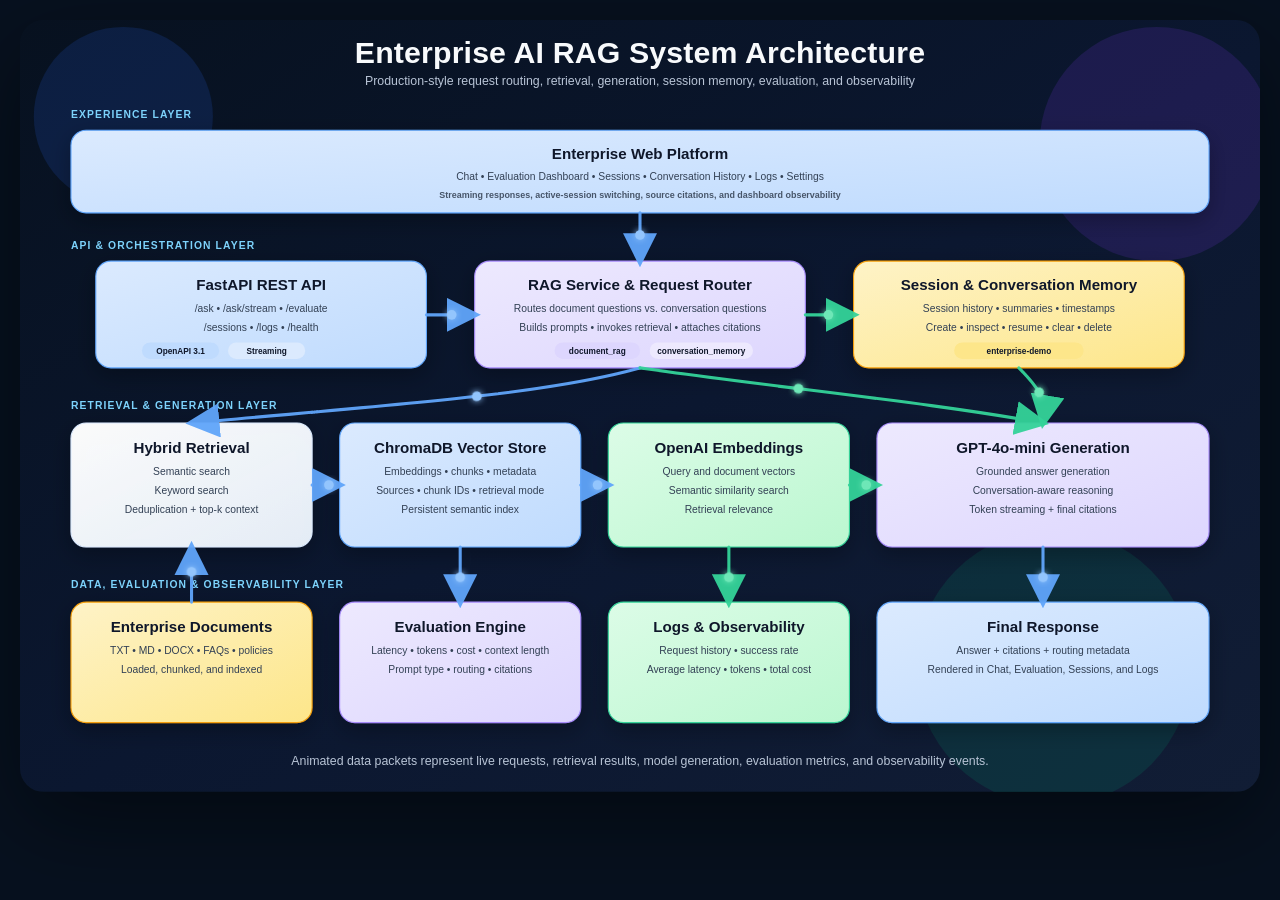
==== assets/diagrams/enterprise-rag-architecture.html @ 3f091db8 "Update README for Enterprise AI RAG System v1.9" ====
<!doctype html>
<html lang="en">
<head>
<meta charset="utf-8">
<meta name="viewport" content="width=device-width,initial-scale=1">
<title>Enterprise AI RAG Architecture</title>
<style>
  html,body{margin:0;background:#07111f;min-height:100%;}
  .stage{display:grid;place-items:center;padding:20px;}
  svg{width:min(100%,1800px);height:auto;border-radius:24px;box-shadow:0 30px 90px rgba(0,0,0,.45);}
</style>
</head>
<body>
<div class="stage">
<svg xmlns="http://www.w3.org/2000/svg" width="1800" height="1120" viewBox="0 0 1800 1120">
  <defs>
    <linearGradient id="bg" x1="0" y1="0" x2="1" y2="1">
      <stop offset="0%" stop-color="#07111f"/>
      <stop offset="52%" stop-color="#0b1730"/>
      <stop offset="100%" stop-color="#111d35"/>
    </linearGradient>

    <linearGradient id="panel" x1="0" y1="0" x2="1" y2="1">
      <stop offset="0%" stop-color="#ffffff" stop-opacity="0.98"/>
      <stop offset="100%" stop-color="#eef6ff" stop-opacity="0.95"/>
    </linearGradient>

    <linearGradient id="api" x1="0" y1="0" x2="1" y2="1">
      <stop offset="0%" stop-color="#dbeafe"/>
      <stop offset="100%" stop-color="#bfdbfe"/>
    </linearGradient>

    <linearGradient id="rag" x1="0" y1="0" x2="1" y2="1">
      <stop offset="0%" stop-color="#ede9fe"/>
      <stop offset="100%" stop-color="#ddd6fe"/>
    </linearGradient>

    <linearGradient id="memory" x1="0" y1="0" x2="1" y2="1">
      <stop offset="0%" stop-color="#fef3c7"/>
      <stop offset="100%" stop-color="#fde68a"/>
    </linearGradient>

    <linearGradient id="obs" x1="0" y1="0" x2="1" y2="1">
      <stop offset="0%" stop-color="#dcfce7"/>
      <stop offset="100%" stop-color="#bbf7d0"/>
    </linearGradient>

    <filter id="shadow" x="-30%" y="-30%" width="160%" height="160%">
      <feDropShadow dx="0" dy="10" stdDeviation="16" flood-color="#000000" flood-opacity="0.28"/>
    </filter>

    <filter id="glowBlue" x="-50%" y="-50%" width="200%" height="200%">
      <feGaussianBlur stdDeviation="5" result="blur"/>
      <feMerge>
        <feMergeNode in="blur"/>
        <feMergeNode in="SourceGraphic"/>
      </feMerge>
    </filter>

    <filter id="glowGreen" x="-50%" y="-50%" width="200%" height="200%">
      <feGaussianBlur stdDeviation="5" result="blur"/>
      <feMerge>
        <feMergeNode in="blur"/>
        <feMergeNode in="SourceGraphic"/>
      </feMerge>
    </filter>

    <marker id="arrowBlue" markerWidth="11" markerHeight="11" refX="9" refY="5.5" orient="auto">
      <path d="M0,0 L11,5.5 L0,11 z" fill="#60a5fa"/>
    </marker>

    <marker id="arrowGreen" markerWidth="11" markerHeight="11" refX="9" refY="5.5" orient="auto">
      <path d="M0,0 L11,5.5 L0,11 z" fill="#34d399"/>
    </marker>

    <style>
      .title{font:700 44px 'Segoe UI',Arial,sans-serif;fill:#f8fafc;letter-spacing:.2px}
      .subtitle{font:400 18px 'Segoe UI',Arial,sans-serif;fill:#b8c4d6}
      .layer-label{font:700 15px 'Segoe UI',Arial,sans-serif;fill:#7dd3fc;letter-spacing:1.6px}
      .card-title{font:700 22px 'Segoe UI',Arial,sans-serif;fill:#0f172a}
      .card-text{font:400 15px 'Segoe UI',Arial,sans-serif;fill:#334155}
      .small{font:600 13px 'Segoe UI',Arial,sans-serif;fill:#475569}
      .chip{font:700 12px 'Segoe UI',Arial,sans-serif;fill:#0f172a}
      .card{fill:url(#panel);stroke:#dbeafe;stroke-width:1.6;rx:22;filter:url(#shadow)}
      .card-api{fill:url(#api);stroke:#60a5fa}
      .card-rag{fill:url(#rag);stroke:#a78bfa}
      .card-memory{fill:url(#memory);stroke:#f59e0b}
      .card-obs{fill:url(#obs);stroke:#34d399}
      .flow-blue{fill:none;stroke:#60a5fa;stroke-width:4.5;stroke-linecap:round;marker-end:url(#arrowBlue);opacity:.95}
      .flow-green{fill:none;stroke:#34d399;stroke-width:4.5;stroke-linecap:round;marker-end:url(#arrowGreen);opacity:.95}
      .lane{fill:none;stroke:#334155;stroke-opacity:.35;stroke-width:1.5;stroke-dasharray:4 8}
      .packet-blue{fill:#93c5fd;filter:url(#glowBlue)}
      .packet-green{fill:#6ee7b7;filter:url(#glowGreen)}
      .pulse{animation:pulse 2.4s ease-in-out infinite}
      .shine{animation:shine 3.4s ease-in-out infinite}
      @keyframes pulse{0%,100%{opacity:1}50%{opacity:.78}}
      @keyframes shine{0%,100%{opacity:.7}50%{opacity:1}}
    </style>
  </defs>

  <rect width="1800" height="1120" fill="url(#bg)"/>

  <g opacity=".16">
    <circle cx="150" cy="140" r="130" fill="#2563eb"/>
    <circle cx="1650" cy="180" r="170" fill="#7c3aed"/>
    <circle cx="1500" cy="940" r="200" fill="#059669"/>
  </g>

  <text x="900" y="62" text-anchor="middle" class="title">Enterprise AI RAG System Architecture</text>
  <text x="900" y="95" text-anchor="middle" class="subtitle">Production-style request routing, retrieval, generation, session memory, evaluation, and observability</text>

  <text x="74" y="142" class="layer-label">EXPERIENCE LAYER</text>
  <rect x="74" y="160" width="1652" height="120" class="card card-api"/>
  <text x="900" y="202" text-anchor="middle" class="card-title">Enterprise Web Platform</text>
  <text x="900" y="232" text-anchor="middle" class="card-text">Chat • Evaluation Dashboard • Sessions • Conversation History • Logs • Settings</text>
  <text x="900" y="258" text-anchor="middle" class="small">Streaming responses, active-session switching, source citations, and dashboard observability</text>

  <text x="74" y="332" class="layer-label">API &amp; ORCHESTRATION LAYER</text>
  <rect x="110" y="350" width="480" height="155" class="card card-api"/>
  <text x="350" y="392" text-anchor="middle" class="card-title">FastAPI REST API</text>
  <text x="350" y="424" text-anchor="middle" class="card-text">/ask • /ask/stream • /evaluate</text>
  <text x="350" y="451" text-anchor="middle" class="card-text">/sessions • /logs • /health</text>
  <rect x="177" y="468" width="112" height="24" rx="12" fill="#bfdbfe"/>
  <text x="233" y="485" text-anchor="middle" class="chip">OpenAPI 3.1</text>
  <rect x="302" y="468" width="112" height="24" rx="12" fill="#dbeafe"/>
  <text x="358" y="485" text-anchor="middle" class="chip">Streaming</text>

  <rect x="660" y="350" width="480" height="155" class="card card-rag pulse"/>
  <text x="900" y="392" text-anchor="middle" class="card-title">RAG Service &amp; Request Router</text>
  <text x="900" y="424" text-anchor="middle" class="card-text">Routes document questions vs. conversation questions</text>
  <text x="900" y="451" text-anchor="middle" class="card-text">Builds prompts • invokes retrieval • attaches citations</text>
  <rect x="776" y="468" width="124" height="24" rx="12" fill="#ddd6fe"/>
  <text x="838" y="485" text-anchor="middle" class="chip">document_rag</text>
  <rect x="914" y="468" width="150" height="24" rx="12" fill="#ede9fe"/>
  <text x="989" y="485" text-anchor="middle" class="chip">conversation_memory</text>

  <rect x="1210" y="350" width="480" height="155" class="card card-memory"/>
  <text x="1450" y="392" text-anchor="middle" class="card-title">Session &amp; Conversation Memory</text>
  <text x="1450" y="424" text-anchor="middle" class="card-text">Session history • summaries • timestamps</text>
  <text x="1450" y="451" text-anchor="middle" class="card-text">Create • inspect • resume • clear • delete</text>
  <rect x="1356" y="468" width="188" height="24" rx="12" fill="#fde68a"/>
  <text x="1450" y="485" text-anchor="middle" class="chip">enterprise-demo</text>

  <text x="74" y="565" class="layer-label">RETRIEVAL &amp; GENERATION LAYER</text>
  <rect x="74" y="585" width="350" height="180" class="card"/>
  <text x="249" y="628" text-anchor="middle" class="card-title">Hybrid Retrieval</text>
  <text x="249" y="660" text-anchor="middle" class="card-text">Semantic search</text>
  <text x="249" y="688" text-anchor="middle" class="card-text">Keyword search</text>
  <text x="249" y="716" text-anchor="middle" class="card-text">Deduplication + top-k context</text>

  <rect x="464" y="585" width="350" height="180" class="card card-api"/>
  <text x="639" y="628" text-anchor="middle" class="card-title">ChromaDB Vector Store</text>
  <text x="639" y="660" text-anchor="middle" class="card-text">Embeddings • chunks • metadata</text>
  <text x="639" y="688" text-anchor="middle" class="card-text">Sources • chunk IDs • retrieval mode</text>
  <text x="639" y="716" text-anchor="middle" class="card-text">Persistent semantic index</text>

  <rect x="854" y="585" width="350" height="180" class="card card-obs"/>
  <text x="1029" y="628" text-anchor="middle" class="card-title">OpenAI Embeddings</text>
  <text x="1029" y="660" text-anchor="middle" class="card-text">Query and document vectors</text>
  <text x="1029" y="688" text-anchor="middle" class="card-text">Semantic similarity search</text>
  <text x="1029" y="716" text-anchor="middle" class="card-text">Retrieval relevance</text>

  <rect x="1244" y="585" width="482" height="180" class="card card-rag pulse"/>
  <text x="1485" y="628" text-anchor="middle" class="card-title">GPT-4o-mini Generation</text>
  <text x="1485" y="660" text-anchor="middle" class="card-text">Grounded answer generation</text>
  <text x="1485" y="688" text-anchor="middle" class="card-text">Conversation-aware reasoning</text>
  <text x="1485" y="716" text-anchor="middle" class="card-text">Token streaming + final citations</text>

  <text x="74" y="825" class="layer-label">DATA, EVALUATION &amp; OBSERVABILITY LAYER</text>
  <rect x="74" y="845" width="350" height="175" class="card card-memory"/>
  <text x="249" y="888" text-anchor="middle" class="card-title">Enterprise Documents</text>
  <text x="249" y="920" text-anchor="middle" class="card-text">TXT • MD • DOCX • FAQs • policies</text>
  <text x="249" y="948" text-anchor="middle" class="card-text">Loaded, chunked, and indexed</text>

  <rect x="464" y="845" width="350" height="175" class="card card-rag"/>
  <text x="639" y="888" text-anchor="middle" class="card-title">Evaluation Engine</text>
  <text x="639" y="920" text-anchor="middle" class="card-text">Latency • tokens • cost • context length</text>
  <text x="639" y="948" text-anchor="middle" class="card-text">Prompt type • routing • citations</text>

  <rect x="854" y="845" width="350" height="175" class="card card-obs"/>
  <text x="1029" y="888" text-anchor="middle" class="card-title">Logs &amp; Observability</text>
  <text x="1029" y="920" text-anchor="middle" class="card-text">Request history • success rate</text>
  <text x="1029" y="948" text-anchor="middle" class="card-text">Average latency • tokens • total cost</text>

  <rect x="1244" y="845" width="482" height="175" class="card card-api"/>
  <text x="1485" y="888" text-anchor="middle" class="card-title">Final Response</text>
  <text x="1485" y="920" text-anchor="middle" class="card-text">Answer + citations + routing metadata</text>
  <text x="1485" y="948" text-anchor="middle" class="card-text">Rendered in Chat, Evaluation, Sessions, and Logs</text>

  <path id="p1" d="M900 280 L900 350" class="flow-blue"/>
  <path id="p2" d="M590 428 L660 428" class="flow-blue"/>
  <path id="p3" d="M1140 428 L1210 428" class="flow-green"/>
  <path id="p4" d="M900 505 C760 545, 520 560, 249 585" class="flow-blue"/>
  <path id="p5" d="M900 505 C1110 535, 1320 555, 1485 585" class="flow-green"/>
  <path id="p6" d="M1450 505 C1485 540, 1490 555, 1485 585" class="flow-green"/>
  <path id="p7" d="M424 675 L464 675" class="flow-blue"/>
  <path id="p8" d="M814 675 L854 675" class="flow-blue"/>
  <path id="p9" d="M1204 675 L1244 675" class="flow-green"/>
  <path id="p10" d="M249 845 L249 765" class="flow-blue"/>
  <path id="p11" d="M639 765 L639 845" class="flow-blue"/>
  <path id="p12" d="M1029 765 L1029 845" class="flow-green"/>
  <path id="p13" d="M1485 765 L1485 845" class="flow-blue"/>

  <g class="shine">
    <circle r="7" class="packet-blue"><animateMotion dur="2.4s" repeatCount="indefinite" rotate="auto"><mpath href="#p1"/></animateMotion></circle>
    <circle r="7" class="packet-blue"><animateMotion dur="2.1s" repeatCount="indefinite" rotate="auto"><mpath href="#p2"/></animateMotion></circle>
    <circle r="7" class="packet-green"><animateMotion dur="2.3s" repeatCount="indefinite" rotate="auto"><mpath href="#p3"/></animateMotion></circle>
    <circle r="7" class="packet-blue"><animateMotion dur="3.0s" repeatCount="indefinite" rotate="auto"><mpath href="#p4"/></animateMotion></circle>
    <circle r="7" class="packet-green"><animateMotion dur="2.8s" repeatCount="indefinite" rotate="auto"><mpath href="#p5"/></animateMotion></circle>
    <circle r="7" class="packet-green"><animateMotion dur="2.2s" repeatCount="indefinite" rotate="auto"><mpath href="#p6"/></animateMotion></circle>
    <circle r="7" class="packet-blue"><animateMotion dur="1.8s" repeatCount="indefinite" rotate="auto"><mpath href="#p7"/></animateMotion></circle>
    <circle r="7" class="packet-blue"><animateMotion dur="1.8s" repeatCount="indefinite" rotate="auto"><mpath href="#p8"/></animateMotion></circle>
    <circle r="7" class="packet-green"><animateMotion dur="1.8s" repeatCount="indefinite" rotate="auto"><mpath href="#p9"/></animateMotion></circle>
    <circle r="7" class="packet-blue"><animateMotion dur="2.0s" repeatCount="indefinite" rotate="auto"><mpath href="#p10"/></animateMotion></circle>
    <circle r="7" class="packet-blue"><animateMotion dur="2.0s" repeatCount="indefinite" rotate="auto"><mpath href="#p11"/></animateMotion></circle>
    <circle r="7" class="packet-green"><animateMotion dur="2.0s" repeatCount="indefinite" rotate="auto"><mpath href="#p12"/></animateMotion></circle>
    <circle r="7" class="packet-blue"><animateMotion dur="2.0s" repeatCount="indefinite" rotate="auto"><mpath href="#p13"/></animateMotion></circle>
  </g>

  <text x="900" y="1082" text-anchor="middle" class="subtitle">Animated data packets represent live requests, retrieval results, model generation, evaluation metrics, and observability events.</text>
</svg>
</div>
</body>
</html>
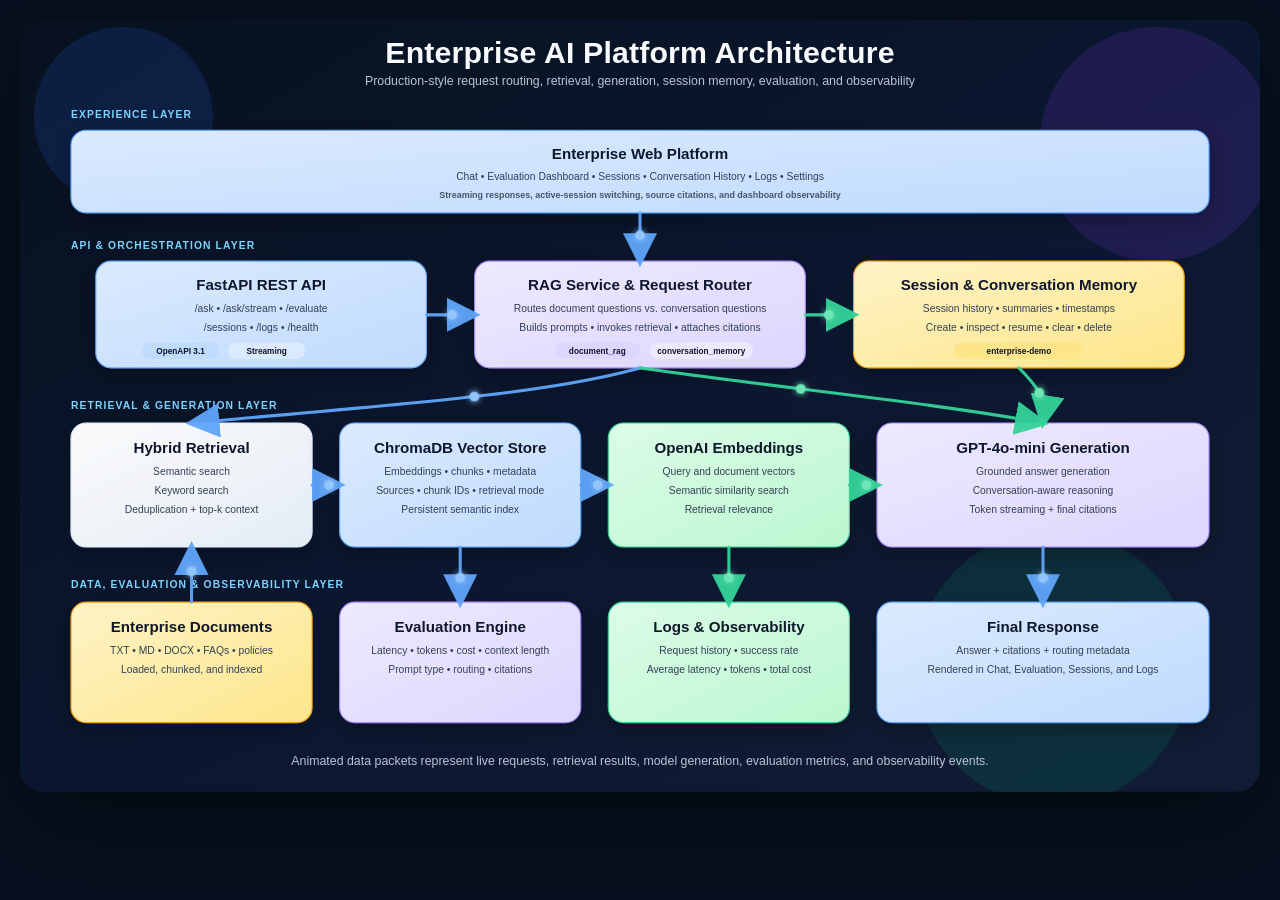
==== commit 0ba25d7a: "Rename project to Enterprise AI Platform" ====
--- a/assets/diagrams/enterprise-rag-architecture.html
+++ b/assets/diagrams/enterprise-rag-architecture.html
@@ -106,7 +106,7 @@
     <circle cx="1500" cy="940" r="200" fill="#059669"/>
   </g>
 
-  <text x="900" y="62" text-anchor="middle" class="title">Enterprise AI RAG System Architecture</text>
+  <text x="900" y="62" text-anchor="middle" class="title">Enterprise AI Platform Architecture</text>
   <text x="900" y="95" text-anchor="middle" class="subtitle">Production-style request routing, retrieval, generation, session memory, evaluation, and observability</text>
 
   <text x="74" y="142" class="layer-label">EXPERIENCE LAYER</text>
